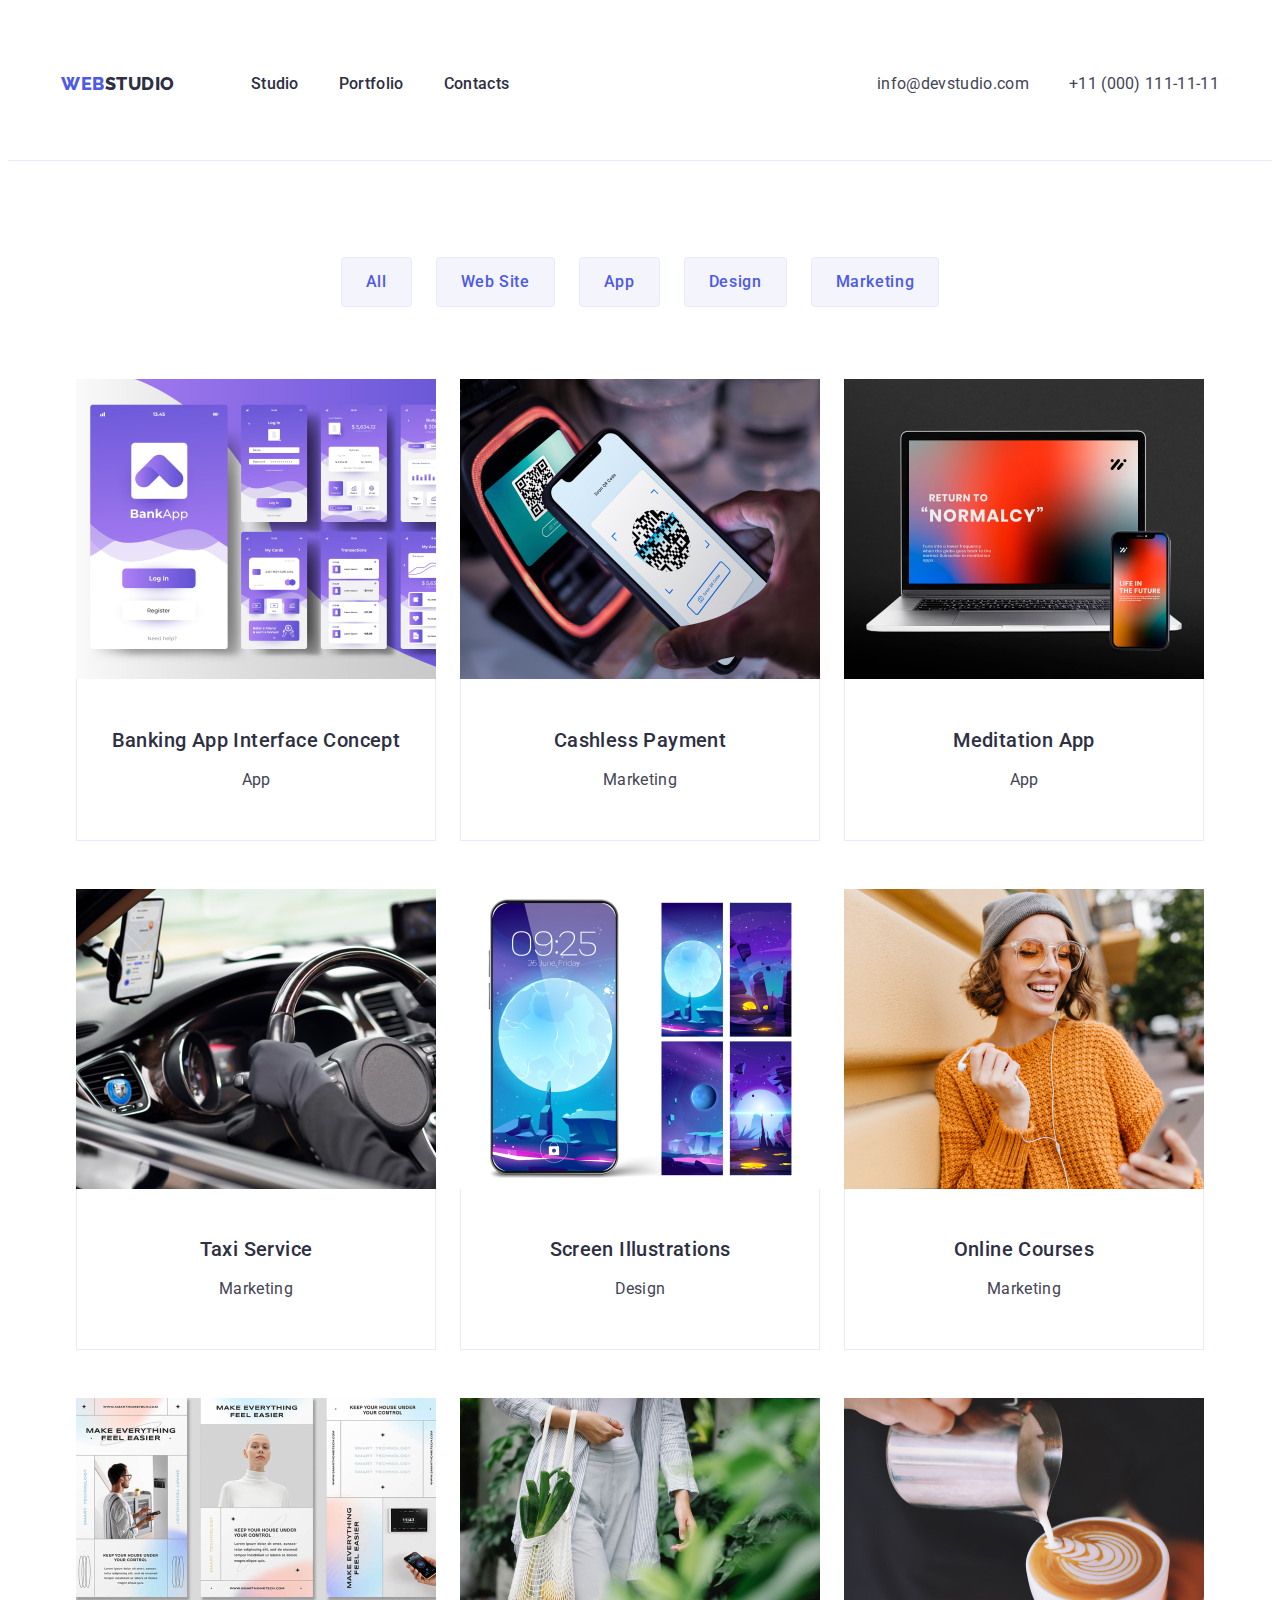
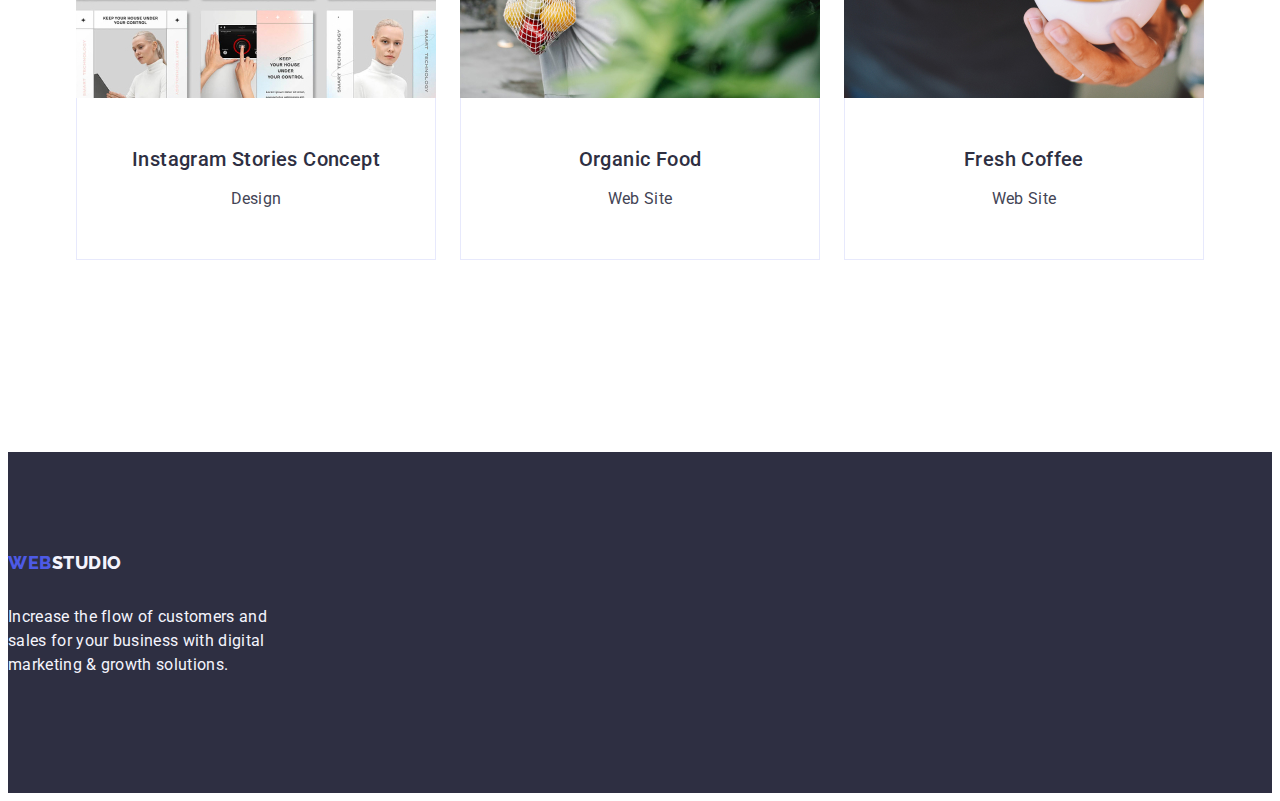
==== portfolio.html @ e4f26592 "work 2" ====
<!DOCTYPE html>
<html lang="en">
  <head>
    <meta charset="UTF-8" />
    <meta http-equiv="X-UA-Compatible" content="IE=edge" />
    <meta name="viewport" content="width=device-width, initial-scale=1.0" />
    <title>WebStudio</title>
    <link
      rel="stylesheet"
      href="https://cdnjs.cloudflare.com/ajax/libs/modern-normalize/2.0.0/modern-normalize.min.css"
      integrity="sha512-4xo8blKMVCiXpTaLzQSLSw3KFOVPWhm/TRtuPVc4WG6kUgjH6J03IBuG7JZPkcWMxJ5huwaBpOpnwYElP/m6wg=="
      crossorigin="anonymous"
      referrerpolicy="no-referrer"
    />
    <link href="./css/styles.css" rel="stylesheet" />
    <link rel="preconnect" href="https://fonts.googleapis.com" />
    <link rel="preconnect" href="https://fonts.gstatic.com" crossorigin />
    <link
      href="https://fonts.googleapis.com/css2?family=Raleway:wght@800&family=Roboto:wght@400;500;700;900&display=swap"
      rel="stylesheet"
    />
  </head>

  <body>
    <header class="header">
      <!-- Main navigation-->
      <div class="main-nav container">
        <nav class="page-nav">
          <a href="./index.html" class="logo link">
            Web<span class="nav-logo">Studio</span></a
          >
          <ul class="list">
            <li class="nav-item">
              <a href="./index.html" class="nav link">Studio</a>
            </li>
            <li class="nav-item">
              <a href="./portfolio.html" class="nav link">Portfolio</a>
            </li>
            <li class="nav-item"><a href="" class="nav link">Contacts</a></li>
          </ul>
        </nav>
        <!-- Contacts-->
        <address class="address">
          <ul class="list">
            <li class="address-link">
              <a class="contacts link" href="mailto:info@devstudio.com"
                >info@devstudio.com</a
              >
            </li>
            <li>
              <a class="contacts link" href="tel:+110001111111"
                >+11 (000) 111-11-11</a
              >
            </li>
          </ul>
        </address>
      </div>
    </header>
    <main>
      <!-- Main content-->
      <section class="portfolio-content">
        <div class="container">
          <h1 class="page-title visually-hidden">Company Portfolio</h1>
          <!--Page Filter-->

          <ul class="filter list">
            <li class="filter-item">
              <button type="button" class="filter-button">All</button>
            </li>
            <li class="filter-item">
              <button type="button" class="filter-button">Web Site</button>
            </li>
            <li class="filter-item">
              <button type="button" class="filter-button">App</button>
            </li>
            <li class="filter-item">
              <button type="button" class="filter-button">Design</button>
            </li>
            <li class="filter-item">
              <button type="button" class="filter-button">Marketing</button>
            </li>
          </ul>

          <!--Company Services-->

          <ul class="services list">
            <li class="services-link">
              <a href="" class="image-filter link"
                ><img
                  src="./images/banking-app-interface.jpg"
                  alt="banking-app-interface"
                  width="360"
                />
                <div class="services-category">
                  <h2 class="subtitle">Banking App Interface Concept</h2>
                  <p class="body-text">App</p>
                </div>
              </a>
            </li>
            <li class="services-link">
              <a href="" class="image-filter link"
                ><img
                  src="./images/cashless-payment-with-smartphon.jpg"
                  alt="cashless-payment-with-smartphon"
                  width="360"
                />
                <div class="services-category">
                  <h2 class="subtitle">Cashless Payment</h2>
                  <p class="body-text">Marketing</p>
                </div>
              </a>
            </li>
            <li class="services-link">
              <a href="" class="image-filter link"
                ><img
                  src="./images/laptop-and-smartphone.jpg"
                  alt="laptop-and-smartphone"
                  width="360"
                />
                <div class="services-category">
                  <h2 class="subtitle">Meditation App</h2>
                  <p class="body-text">App</p>
                </div>
              </a>
            </li>
            <li class="services-link">
              <a href="" class="image-filter link"
                ><img
                  src="./images/close-view-chauffeur-hands-driving.jpg"
                  alt="close-view-chauffeur-hands-driving"
                  width="360"
                />
                <div class="services-category">
                  <h2 class="subtitle">Taxi Service</h2>
                  <p class="body-text">Marketing</p>
                </div>
              </a>
            </li>
            <li class="services-link">
              <a href="" class="image-filter link"
                ><img
                  src="./images/screen-illustrations.jpg"
                  alt="screen-illustrations"
                  width="360"
                />
                <div class="services-category">
                  <h2 class="subtitle">Screen Illustrations</h2>
                  <p class="body-text">Design</p>
                </div>
              </a>
            </li>
            <li class="services-link">
              <a href="" class="image-filter link"
                ><img
                  src="./images/smiling-girl-looking-at-smartphone-screen.jpg"
                  alt="smiling-girl-looking-at-smartphone-screen"
                  width="360"
                />
                <div class="services-category">
                  <h2 class="subtitle">Online Courses</h2>
                  <p class="body-text">Marketing</p>
                </div>
              </a>
            </li>
            <li class="services-link">
              <a href="" class="image-filter link"
                ><img
                  src="./images/instagram-stories-concept.jpg"
                  alt="instagram-stories-concept"
                  width="360"
                />
                <div class="services-category">
                  <h2 class="subtitle">Instagram Stories Concept</h2>
                  <p class="body-text">Design</p>
                </div>
              </a>
            </li>
            <li class="services-link">
              <a href="" class="image-filter link"
                ><img
                  src="./images/organic-food-in-a-bag-in-hand.jpg"
                  alt="organic-food-in-a-bag-in-hand"
                  width="360"
                />
                <div class="services-category">
                  <h2 class="subtitle">Organic Food</h2>
                  <p class="body-text">Web Site</p>
                </div>
              </a>
            </li>
            <li class="services-link">
              <a href="" class="link"
                ><img
                  src="./images/fresh-coffee-in-cup.jpg"
                  alt="fresh-coffee-in-cup"
                  width="360"
                />
                <div class="services-category">
                  <h2 class="subtitle">Fresh Coffee</h2>
                  <p class="body-text">Web Site</p>
                </div>
              </a>
            </li>
          </ul>
        </div>
      </section>
    </main>

    <!-- Footer-->
    <footer class="footer">
      <a class="logo link" href="./index.html">
        Web<span class="name-logo-footer">Studio</span></a
      >
      <p class="text-footer">
        Increase the flow of customers and sales for your business with digital
        marketing & growth solutions.
      </p>
    </footer>
  </body>
</html>
---- css/styles.css ----
:root {
  --brand-color: #2e2f42;
  --bgc-color: #ffffff;
  --accent-color: #4d5ae5;
  --text-color: #434455;
}
/*Body*/
body {
  font-family: "Roboto", sans-serif;
  font-style: normal;
  font-weight: 400;
  font-size: 16px;
  line-height: 1.5;
  letter-spacing: 0.02em;
  color: var(--text-color);
  background: var(--bgc-color);
}
.list {
  list-style-type: none;
  letter-spacing: 0.02em;
  color: var(--brand-color);
  padding: 0;
  margin: 0;
}
img {
  display: block;
}
.container {
  width: 1158px;
  margin: 0 auto;
  padding: 0 15px;
}
/*Navigation*/
.logo {
  font-family: "Raleway", sans-serif;
  font-style: normal;
  font-weight: 800;
  font-size: 18px;
  line-height: 1.17;
  letter-spacing: 0.03em;
  text-transform: uppercase;
  color: var(--accent-color);
  margin-right: 76px;
}
.nav-logo {
  color: var(--brand-color);
}
.link {
  text-decoration: none;
}
.nav.link {
  font-weight: 500;
  color: var(--brand-color);
}
.nav.link:hover {
  color: #404bbf;
}
.nav.link:focus {
  color: #404bbf;
}
.address {
  font-style: normal;
}
.address .list {
  display: flex;
}
.address-link {
  margin-right: 40px;
}
.address-link:last-child {
  margin-right: 0;
}
.address {
  margin-left: auto;
}
.contacts {
  color: var(--text-color);
}
.contacts:hover {
  color: #404bbf;
}
.contacts:focus {
  color: #404bbf;
}
.page-nav {
  display: flex;
  align-items: center;
}
.main-nav {
  display: flex;
  align-items: center;
  padding-top: 40px;
  padding-bottom: 40px;
}
.page-nav > ul {
  display: flex;
}
.nav-item {
  margin-right: 40px;
  padding: 24px 0;
}

.nav-item:last-child {
  margin-right: 0;
}
/*Header Studio*/

.page-header {
  background-color: var(--brand-color);
  padding-top: 188px;
  padding-bottom: 188px;
}
.page-title {
  max-width: 496px;
  font-size: 56px;
  font-weight: 700;
  line-height: 60px;
  line-height: 1.07;
  text-align: center;
  letter-spacing: 0.02em;
  color: var(--bgc-color);
}
.order-button {
  display: block;
  min-width: 169px;
  height: 56px;
  border: none;
  border-radius: 4px;
  font-family: "Roboto", sans-serif;
  font-weight: 500;
  letter-spacing: 0.04em;
  font-size: 16px;
  line-height: 1.5;
  letter-spacing: 0.04em;
  color: var(--bgc-color);
  background-color: var(--accent-color);
  cursor: pointer;
}
.order-button:hover {
  background-color: #404bbf;
}
.order-button:focus {
  background-color: #404bbf;
}
.header {
  border-bottom: 1px solid #e7e9fc;
}

/*Body text*/
.title {
  font-weight: 700;
  font-size: 36px;
  line-height: 1.11;
  letter-spacing: 0.02em;
  text-align: center;
  text-transform: capitalize;
  color: var(--brand-color);
}
.subtitle {
  font-weight: 500;
  font-size: 20px;
  line-height: 1.2;
  letter-spacing: 0.02em;
  color: var(--brand-color);
}
.body-text {
  font-size: 16px;
  line-height: 1.5;
  letter-spacing: 0.02em;
  color: var(--text-color);
}
.company-focus {
  padding-top: 120px;
  padding-bottom: 120px;
}

.visually-hidden {
  position: absolute;
  width: 1px;
  height: 1px;
  margin: -1px;
  border: 0;
  padding: 0;
  white-space: nowrap;
  clip-path: inset(100%);
  clip: rect(0 0 0 0);
  overflow: hidden;
}
.company-focus ul {
  display: flex;
}
.company-focus-item:last-child {
  margin-right: 0;
}
.company-focus-item {
  margin-right: 24px;
  width: calc((100% - 72px) / 4);
}
.company-focus .subtitle {
  margin-bottom: 8px;
}
.focus-image {
  padding-bottom: 120px;
}
.focus-image .title {
  margin-bottom: 72px;
}
.focus-image ul {
  display: flex;
}
.focus-image-item {
  margin-right: 24px;
  width: calc((100% - 48px) / 3);
}
.focus-image-item:last-child {
  margin-right: 0;
}
/*Company Team*/
.company-team {
  background-color: #f4f4fd;
  padding-top: 120px;
  padding-bottom: 120px;
}
.company-team title {
  margin-bottom: 72px;
}
.company-team ul {
  display: flex;
}

.team-list:last-child {
  margin-right: 0;
}
.team-list {
  background-color: var(--bgc-color);
  margin-right: 24px;
  width: calc((100% - 72px) / 4);
  border-radius: 0px 0px 4px 4px;
}
.card-team {
  padding: 32px 16px 32px;
}
.card-team .subtitle {
  text-align: center;
  margin-bottom: 8px;
}
.card-team .body-text {
  text-align: center;
}
.company-team .subtitle {
  margin-bottom: 72px;
}

/*Footer*/
.footer {
  background-color: var(--brand-color);
  padding-top: 100px;
  padding-bottom: 100px;
}
.text-footer {
  color: #f4f4fd;
  max-width: 264px;
}
.name-logo-footer {
  color: #f4f4fd;
}
.footer .logo {
  display: inline-block;
  margin-bottom: 16px;
}
/*Header Portfolio*/
.filter-button {
  font-family: "Roboto", sans-serif;
  font-weight: 500;
  font-size: 16px;
  line-height: 1.5;
  letter-spacing: 0.04em;
  color: var(--accent-color);
  background-color: #f4f4fd;
  cursor: pointer;
  padding: 12px 24px;
  padding: 12px 24px;
  border: 1px solid #e7e9fc;
  border-radius: 4px;
}
.portfolio-content {
  padding-top: 96px;
  padding-bottom: 120px;
}
.filter {
  display: flex;
  margin-bottom: 72px;
  justify-content: center;
}
.filter-item {
  margin-right: 24px;
}
.filter-item:last-child {
  margin-right: 0;
}

.filter-button:hover {
  background-color: #404bbf;
  color: var(--bgc-color);
  border: 1px solid transparent;
}
.filter-button:focus {
  background-color: #404bbf;
  color: var(--bgc-color);
  border: 1px solid transparent;
}
.services {
  display: flex;
  justify-content: center;
  margin-bottom: 72px;
  flex-wrap: wrap;
  column-gap: 24px;
  row-gap: 48px;
}
.services-link {
  width: calc((100%-48px) / 3);
}
.services-link:nth-last-child(3n) {
  column-gap: 0;
  row-gap: 0;
}
.services-category {
  padding: 32px 16px;
  border: 1px solid #e7e9fc;
  border-top: none;
}
.services .subtitle {
  margin-bottom: 8px;
  text-align: center;
}
.services .body-text {
  text-align: center;
}
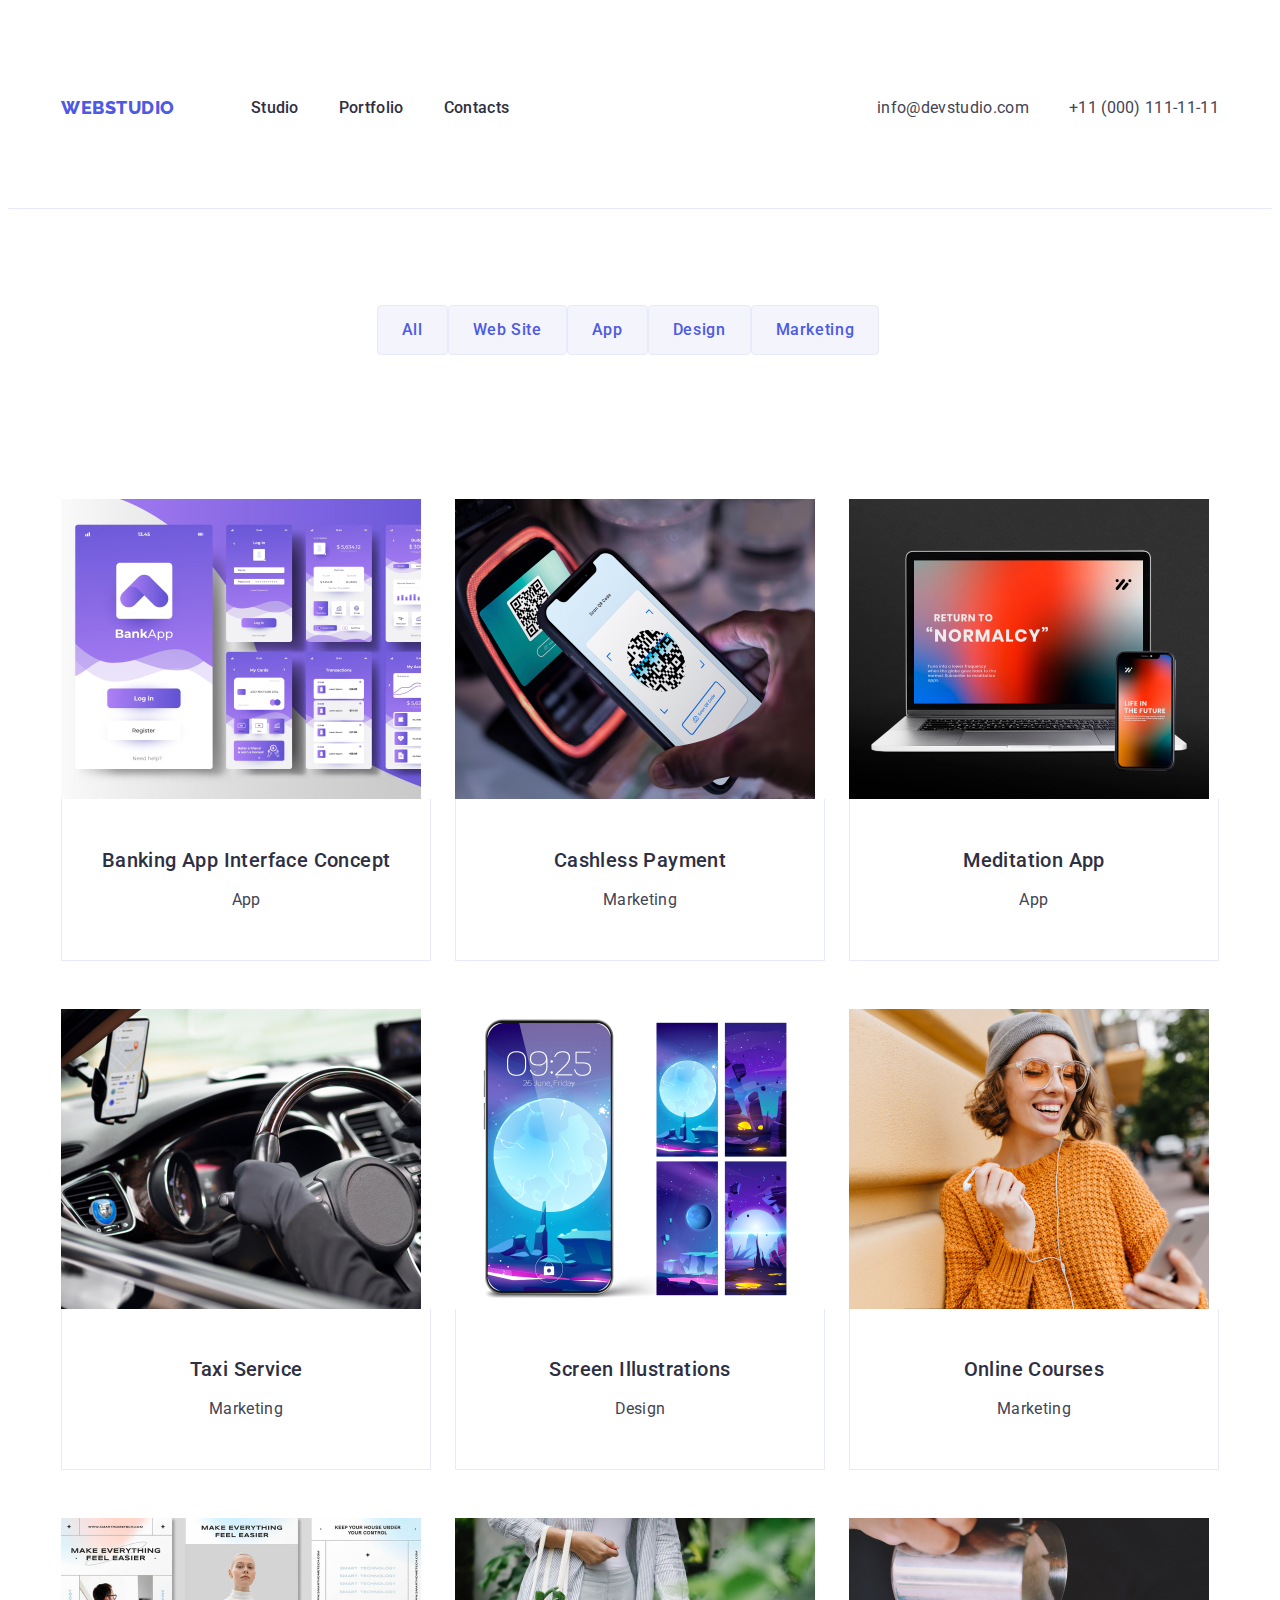
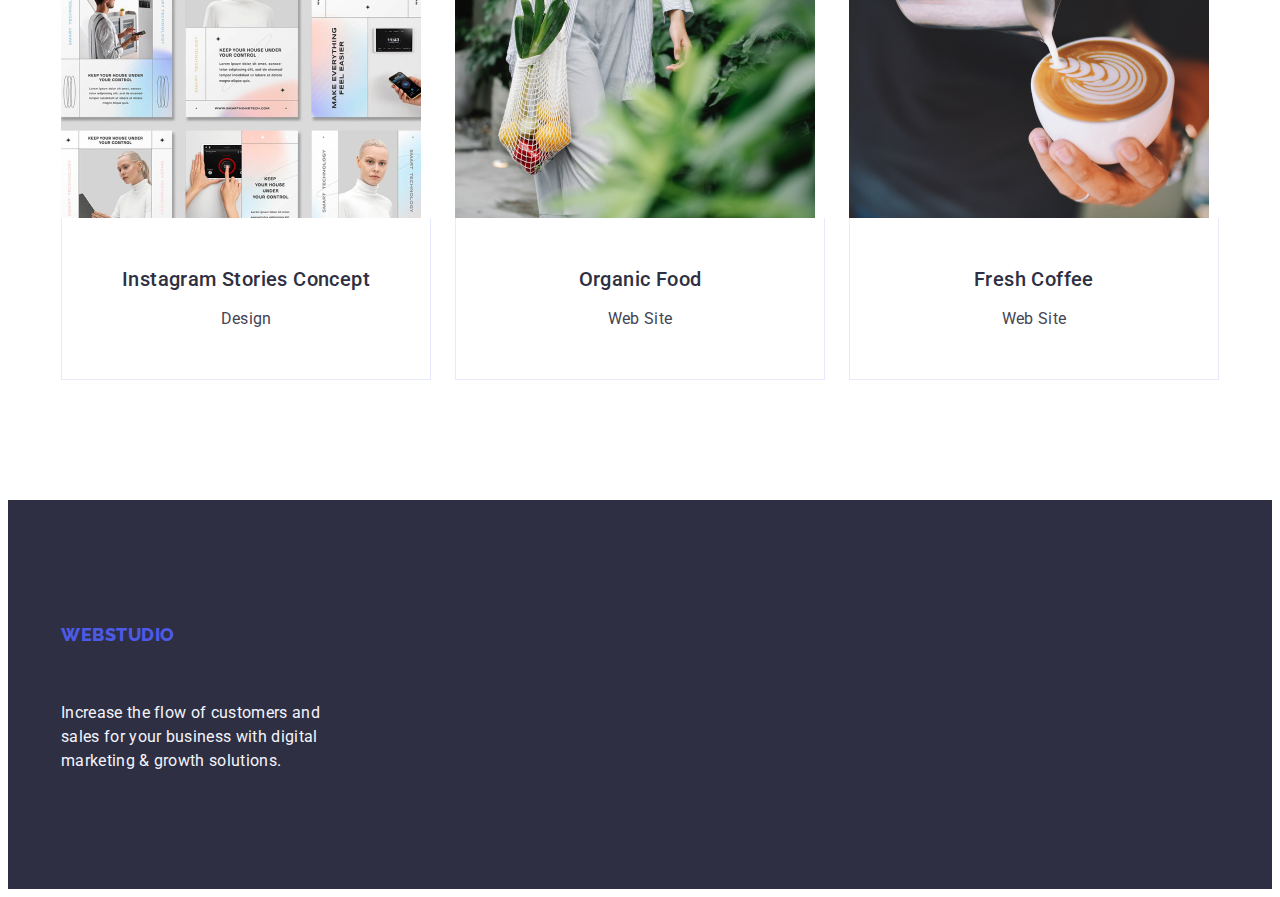
==== commit be60787c: "15" ====
--- a/portfolio.html
+++ b/portfolio.html
@@ -208,13 +208,15 @@
 
     <!-- Footer-->
     <footer class="footer">
-      <a class="logo link" href="./index.html">
-        Web<span class="name-logo-footer">Studio</span></a
-      >
-      <p class="text-footer">
-        Increase the flow of customers and sales for your business with digital
-        marketing & growth solutions.
-      </p>
+      <div class="container">
+        <a class="logo link" href="./index.html">
+          Web<span class="name-logo-footer">Studio</span></a
+        >
+        <p class="text-footer">
+          Increase the flow of customers and sales for your business with
+          digital marketing & growth solutions.
+        </p>
+      </div>
     </footer>
   </body>
 </html>
--- a/css/styles.css
+++ b/css/styles.css
@@ -26,7 +26,8 @@
   display: block;
 }
 .container {
-  width: 1158px;
+  max-width: 1158px;
+  width: 100%;
   margin: 0 auto;
   padding: 0 15px;
 }
@@ -41,7 +42,25 @@
   text-transform: uppercase;
   color: var(--accent-color);
   margin-right: 76px;
-}
+  padding-top: 24px;
+  padding-bottom: 24px;
+}
+.logo span {
+  font-family: "Raleway", sans-serif;
+  font-style: normal;
+  font-weight: 800;
+  font-size: 18px;
+  line-height: 1.17;
+  letter-spacing: 0.03em;
+  text-transform: uppercase;
+  color: var(--accent-color);
+}
+.header-nav-list {
+  display: flex;
+  align-items: center;
+  gap: 40px;
+}
+
 .nav-logo {
   color: var(--brand-color);
 }
@@ -51,6 +70,11 @@
 .nav.link {
   font-weight: 500;
   color: var(--brand-color);
+  font-size: 16px;
+  line-height: 1.5;
+  letter-spacing: 0.02em;
+  padding-top: 24px;
+  padding-bottom: 24px;
 }
 .nav.link:hover {
   color: #404bbf;
@@ -97,7 +121,8 @@
 }
 .nav-item {
   margin-right: 40px;
-  padding: 24px 0;
+  padding-top: 24px;
+  padding-bottom: 24px;
 }
 
 .nav-item:last-child {
@@ -111,13 +136,15 @@
   padding-bottom: 188px;
 }
 .page-title {
+  font-weight: 700;
+  font-size: 56px;
+  text-align: center;
+  line-height: 1.07;
+  letter-spacing: 0.02em;
   max-width: 496px;
-  font-size: 56px;
-  font-weight: 700;
-  line-height: 60px;
-  line-height: 1.07;
-  text-align: center;
-  letter-spacing: 0.02em;
+  margin-left: auto;
+  margin-right: auto;
+  margin-bottom: 48px;
   color: var(--bgc-color);
 }
 .order-button {
@@ -131,10 +158,12 @@
   letter-spacing: 0.04em;
   font-size: 16px;
   line-height: 1.5;
-  letter-spacing: 0.04em;
   color: var(--bgc-color);
   background-color: var(--accent-color);
   cursor: pointer;
+  font-style: normal;
+  box-shadow: 0px 4px 4px rgba(0, 0, 0, 0.15);
+  margin: 0 auto;
 }
 .order-button:hover {
   background-color: #404bbf;
@@ -144,6 +173,8 @@
 }
 .header {
   border-bottom: 1px solid #e7e9fc;
+  padding-top: 24px;
+  padding-bottom: 24px;
 }
 
 /*Body text*/
@@ -155,6 +186,7 @@
   text-align: center;
   text-transform: capitalize;
   color: var(--brand-color);
+  margin-bottom: 72px;
 }
 .subtitle {
   font-weight: 500;
@@ -162,11 +194,15 @@
   line-height: 1.2;
   letter-spacing: 0.02em;
   color: var(--brand-color);
+  margin-bottom: 8px;
+  text-align: center;
 }
 .body-text {
-  font-size: 16px;
-  line-height: 1.5;
-  letter-spacing: 0.02em;
+  font-weight: 400;
+  font-size: 16px;
+  line-height: 1.5;
+  letter-spacing: 0.02em;
+  text-align: center;
   color: var(--text-color);
 }
 .company-focus {
@@ -238,7 +274,8 @@
   border-radius: 0px 0px 4px 4px;
 }
 .card-team {
-  padding: 32px 16px 32px;
+  padding: 32px 16px;
+  background: #ffffff;
 }
 .card-team .subtitle {
   text-align: center;
@@ -291,9 +328,14 @@
   display: flex;
   margin-bottom: 72px;
   justify-content: center;
+  margin-right: 24px;
 }
 .filter-item {
-  margin-right: 24px;
+  display: flex;
+  flex-wrap: wrap;
+  justify-content: center;
+  gap: 24px;
+  margin-bottom: 72px;
 }
 .filter-item:last-child {
   margin-right: 0;
@@ -311,14 +353,13 @@
 }
 .services {
   display: flex;
-  justify-content: center;
-  margin-bottom: 72px;
   flex-wrap: wrap;
   column-gap: 24px;
   row-gap: 48px;
+  justify-content: center;
 }
 .services-link {
-  width: calc((100%-48px) / 3);
+  width: calc((100% - 48px) / 3);
 }
 .services-link:nth-last-child(3n) {
   column-gap: 0;
@@ -332,6 +373,10 @@
 .services .subtitle {
   margin-bottom: 8px;
   text-align: center;
+  font-weight: 500;
+  font-size: 20px;
+  line-height: 1.2;
+  letter-spacing: 0.02em;
 }
 .services .body-text {
   text-align: center;
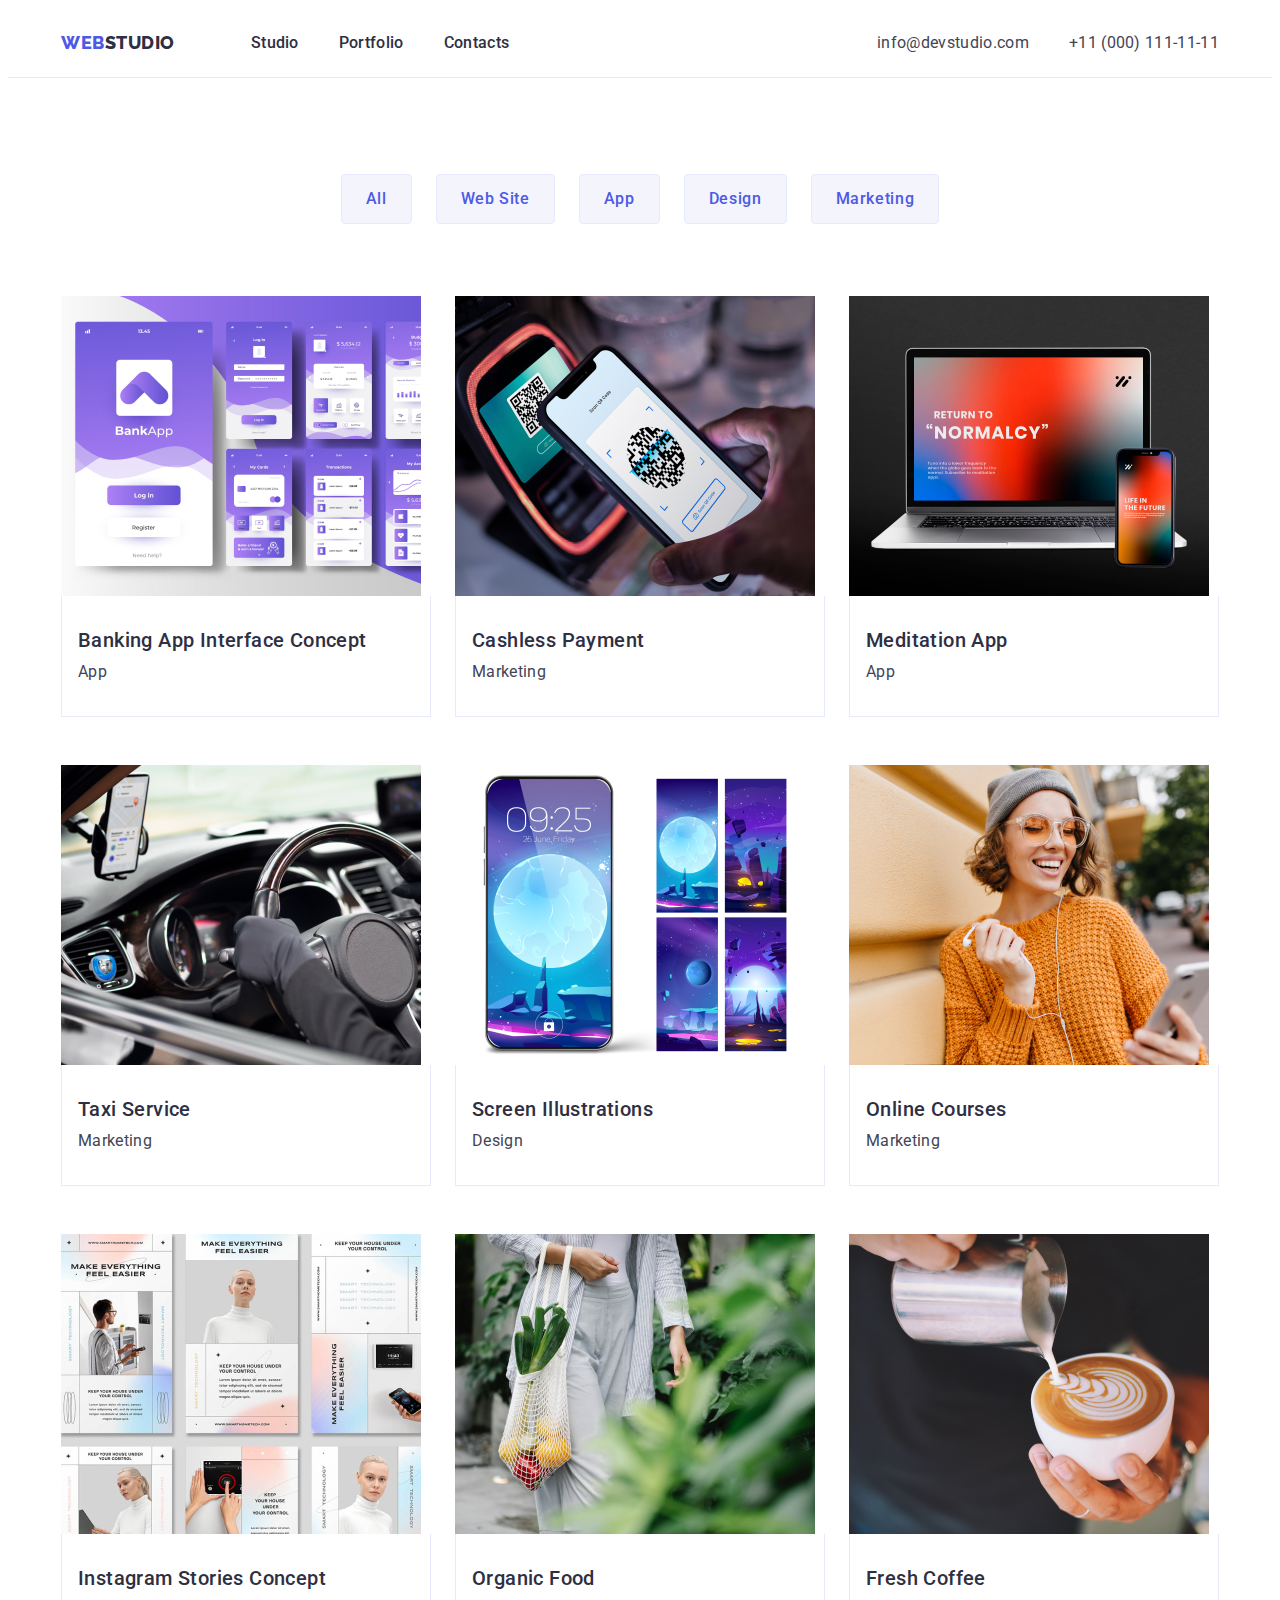
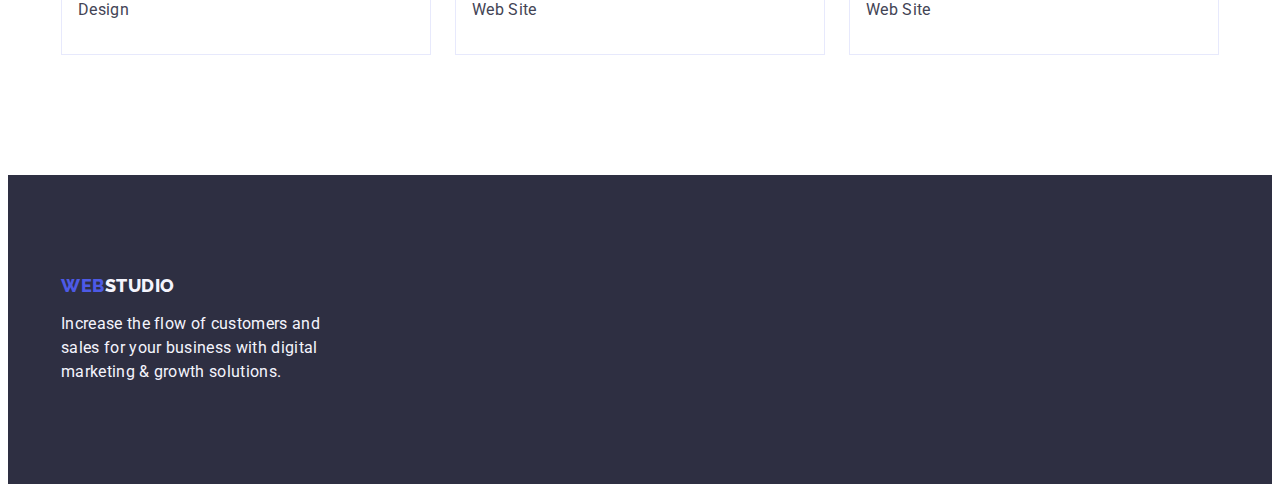
==== commit 2889ec67: "end" ====
--- a/portfolio.html
+++ b/portfolio.html
@@ -24,31 +24,35 @@
   <body>
     <header class="header">
       <!-- Main navigation-->
-      <div class="main-nav container">
-        <nav class="page-nav">
-          <a href="./index.html" class="logo link">
-            Web<span class="nav-logo">Studio</span></a
+      <div class="container header-container">
+        <nav class="header-nav">
+          <a href="./index.html" class="header-logo link">
+            Web<span class="logo">Studio</span></a
           >
-          <ul class="list">
-            <li class="nav-item">
-              <a href="./index.html" class="nav link">Studio</a>
-            </li>
-            <li class="nav-item">
-              <a href="./portfolio.html" class="nav link">Portfolio</a>
-            </li>
-            <li class="nav-item"><a href="" class="nav link">Contacts</a></li>
+          <ul class="header-nav-list list">
+            <li class="header-nav-item">
+              <a href="./index.html" class="header-nav-link link">Studio</a>
+            </li>
+            <li class="header-nav-item">
+              <a href="./portfolio.html" class="header-nav-link link"
+                >Portfolio</a
+              >
+            </li>
+            <li class="header-nav-item">
+              <a href="" class="header-nav-link link">Contacts</a>
+            </li>
           </ul>
         </nav>
         <!-- Contacts-->
         <address class="address">
-          <ul class="list">
-            <li class="address-link">
-              <a class="contacts link" href="mailto:info@devstudio.com"
+          <ul class="address-list list">
+            <li class="address-item">
+              <a class="address-link link" href="mailto:info@devstudio.com"
                 >info@devstudio.com</a
               >
             </li>
-            <li>
-              <a class="contacts link" href="tel:+110001111111"
+            <li class="address-item">
+              <a class="address-link link" href="tel:+110001111111"
                 >+11 (000) 111-11-11</a
               >
             </li>
@@ -58,146 +62,160 @@
     </header>
     <main>
       <!-- Main content-->
-      <section class="portfolio-content">
+      <section class="section-portfolio">
         <div class="container">
-          <h1 class="page-title visually-hidden">Company Portfolio</h1>
+          <h1 class="visually-hidden">Company Portfolio</h1>
           <!--Page Filter-->
 
-          <ul class="filter list">
-            <li class="filter-item">
-              <button type="button" class="filter-button">All</button>
-            </li>
-            <li class="filter-item">
-              <button type="button" class="filter-button">Web Site</button>
-            </li>
-            <li class="filter-item">
-              <button type="button" class="filter-button">App</button>
-            </li>
-            <li class="filter-item">
-              <button type="button" class="filter-button">Design</button>
-            </li>
-            <li class="filter-item">
-              <button type="button" class="filter-button">Marketing</button>
+          <ul class="portfolio-filters-list list">
+            <li class="portfolio-bttn-item">
+              <button type="button" class="portfolio-button">All</button>
+            </li>
+            <li class="portfolio-bttn-item">
+              <button type="button" class="portfolio-button">Web Site</button>
+            </li>
+            <li class="portfolio-bttn-item">
+              <button type="button" class="portfolio-button">App</button>
+            </li>
+            <li class="portfolio-bttn-item">
+              <button type="button" class="portfolio-button">Design</button>
+            </li>
+            <li class="portfolio-bttn-item">
+              <button type="button" class="portfolio-button">Marketing</button>
             </li>
           </ul>
 
           <!--Company Services-->
 
-          <ul class="services list">
-            <li class="services-link">
-              <a href="" class="image-filter link"
+          <ul class="portfolio-projects-list list">
+            <li class="portfolio-projects-item">
+              <a href="" class="link"
                 ><img
                   src="./images/banking-app-interface.jpg"
                   alt="banking-app-interface"
                   width="360"
-                />
-                <div class="services-category">
-                  <h2 class="subtitle">Banking App Interface Concept</h2>
-                  <p class="body-text">App</p>
-                </div>
-              </a>
-            </li>
-            <li class="services-link">
-              <a href="" class="image-filter link"
+                  height="300"
+                />
+                <div class="portfolio-cards">
+                  <h2 class="portfolio-projects-subtitle">
+                    Banking App Interface Concept
+                  </h2>
+                  <p class="portfolio-projects-text">App</p>
+                </div>
+              </a>
+            </li>
+            <li class="portfolio-projects-item">
+              <a href="" class="link"
                 ><img
                   src="./images/cashless-payment-with-smartphon.jpg"
                   alt="cashless-payment-with-smartphon"
                   width="360"
-                />
-                <div class="services-category">
-                  <h2 class="subtitle">Cashless Payment</h2>
-                  <p class="body-text">Marketing</p>
-                </div>
-              </a>
-            </li>
-            <li class="services-link">
-              <a href="" class="image-filter link"
+                  height="300"
+                />
+                <div class="portfolio-cards">
+                  <h2 class="portfolio-projects-subtitle">Cashless Payment</h2>
+                  <p class="portfolio-projects-text">Marketing</p>
+                </div>
+              </a>
+            </li>
+            <li class="portfolio-projects-item">
+              <a href="" class="link"
                 ><img
                   src="./images/laptop-and-smartphone.jpg"
                   alt="laptop-and-smartphone"
                   width="360"
-                />
-                <div class="services-category">
-                  <h2 class="subtitle">Meditation App</h2>
-                  <p class="body-text">App</p>
-                </div>
-              </a>
-            </li>
-            <li class="services-link">
-              <a href="" class="image-filter link"
+                  height="300"
+                />
+                <div class="portfolio-cards">
+                  <h2 class="portfolio-projects-subtitle">Meditation App</h2>
+                  <p class="portfolio-projects-text">App</p>
+                </div>
+              </a>
+            </li>
+            <li class="portfolio-projects-item">
+              <a href="" class="link"
                 ><img
                   src="./images/close-view-chauffeur-hands-driving.jpg"
                   alt="close-view-chauffeur-hands-driving"
                   width="360"
-                />
-                <div class="services-category">
-                  <h2 class="subtitle">Taxi Service</h2>
-                  <p class="body-text">Marketing</p>
-                </div>
-              </a>
-            </li>
-            <li class="services-link">
-              <a href="" class="image-filter link"
+                  height="300"
+                />
+                <div class="portfolio-cards">
+                  <h2 class="portfolio-projects-subtitle">Taxi Service</h2>
+                  <p class="portfolio-projects-text">Marketing</p>
+                </div>
+              </a>
+            </li>
+            <li class="portfolio-projects-item">
+              <a href="" class="link"
                 ><img
                   src="./images/screen-illustrations.jpg"
                   alt="screen-illustrations"
                   width="360"
                 />
-                <div class="services-category">
-                  <h2 class="subtitle">Screen Illustrations</h2>
-                  <p class="body-text">Design</p>
-                </div>
-              </a>
-            </li>
-            <li class="services-link">
-              <a href="" class="image-filter link"
+                <div class="portfolio-cards">
+                  <h2 class="portfolio-projects-subtitle">
+                    Screen Illustrations
+                  </h2>
+                  <p class="portfolio-projects-text">Design</p>
+                </div>
+              </a>
+            </li>
+            <li class="portfolio-projects-item">
+              <a href="" class="link"
                 ><img
                   src="./images/smiling-girl-looking-at-smartphone-screen.jpg"
                   alt="smiling-girl-looking-at-smartphone-screen"
                   width="360"
-                />
-                <div class="services-category">
-                  <h2 class="subtitle">Online Courses</h2>
-                  <p class="body-text">Marketing</p>
-                </div>
-              </a>
-            </li>
-            <li class="services-link">
-              <a href="" class="image-filter link"
+                  height="300"
+                />
+                <div class="portfolio-cards">
+                  <h2 class="portfolio-projects-subtitle">Online Courses</h2>
+                  <p class="portfolio-projects-text">Marketing</p>
+                </div>
+              </a>
+            </li>
+            <li class="portfolio-projects-item">
+              <a href="" class="link"
                 ><img
                   src="./images/instagram-stories-concept.jpg"
                   alt="instagram-stories-concept"
                   width="360"
-                />
-                <div class="services-category">
-                  <h2 class="subtitle">Instagram Stories Concept</h2>
-                  <p class="body-text">Design</p>
-                </div>
-              </a>
-            </li>
-            <li class="services-link">
-              <a href="" class="image-filter link"
+                  height="300"
+                />
+                <div class="portfolio-cards">
+                  <h2 class="portfolio-projects-subtitle">
+                    Instagram Stories Concept
+                  </h2>
+                  <p class="portfolio-projects-text">Design</p>
+                </div>
+              </a>
+            </li>
+            <li class="portfolio-projects-item">
+              <a href="" class="link"
                 ><img
                   src="./images/organic-food-in-a-bag-in-hand.jpg"
                   alt="organic-food-in-a-bag-in-hand"
                   width="360"
-                />
-                <div class="services-category">
-                  <h2 class="subtitle">Organic Food</h2>
-                  <p class="body-text">Web Site</p>
-                </div>
-              </a>
-            </li>
-            <li class="services-link">
+                  height="300"
+                />
+                <div class="portfolio-cards">
+                  <h2 class="portfolio-projects-subtitle">Organic Food</h2>
+                  <p class="portfolio-projects-text">Web Site</p>
+                </div>
+              </a>
+            </li>
+            <li class="portfolio-projects-item">
               <a href="" class="link"
                 ><img
                   src="./images/fresh-coffee-in-cup.jpg"
                   alt="fresh-coffee-in-cup"
                   width="360"
-                />
-                <div class="services-category">
-                  <h2 class="subtitle">Fresh Coffee</h2>
-                  <p class="body-text">Web Site</p>
+                  height="300"
+                />
+                <div class="portfolio-cards">
+                  <h2 class="portfolio-projects-subtitle">Fresh Coffee</h2>
+                  <p class="portfolio-projects-text">Web Site</p>
                 </div>
               </a>
             </li>
@@ -207,12 +225,12 @@
     </main>
 
     <!-- Footer-->
-    <footer class="footer">
+    <footer class="section footer">
       <div class="container">
-        <a class="logo link" href="./index.html">
-          Web<span class="name-logo-footer">Studio</span></a
+        <a class="footer-logo link" href="./index.html">
+          Web<span class="logo">Studio</span></a
         >
-        <p class="text-footer">
+        <p class="footer-text">
           Increase the flow of customers and sales for your business with
           digital marketing & growth solutions.
         </p>
--- a/css/styles.css
+++ b/css/styles.css
@@ -1,38 +1,116 @@
 :root {
-  --brand-color: #2e2f42;
-  --bgc-color: #ffffff;
-  --accent-color: #4d5ae5;
-  --text-color: #434455;
-}
-/*Body*/
+  --first-text-color: #2e2f42;
+  --second-text-color: #434455;
+  --third-text-color: #ffffff;
+  --fourth-text-color: #f4f4fd;
+  --background-main-color: #ffffff;
+  --background-second-color: #2e2f42;
+  --background-third-color: #f4f4fd;
+  --logo-first-color: #4d5ae5;
+  --logo-second-color: #2e2f42;
+  --logo-third-color: #f4f4fd;
+  --bttn-background-color: #404bbf;
+  --bttn-background-second-color: #f4f4fd;
+  --bttn-first-color: #4d5ae5;
+  --bttn-second-color: #ffffff;
+  --border-bttn-color: #e7e9fc;
+}
+
 body {
   font-family: "Roboto", sans-serif;
-  font-style: normal;
-  font-weight: 400;
-  font-size: 16px;
-  line-height: 1.5;
-  letter-spacing: 0.02em;
-  color: var(--text-color);
-  background: var(--bgc-color);
-}
+  color: #2e2f42;
+  color: #434455;
+  background: #ffffff;
+}
+
+/* Reset styles */
+
+p,
+h1,
+h2,
+h3,
+h4,
+h5,
+h6 {
+  margin-top: 0;
+  margin-bottom: 0;
+}
+
+a {
+  text-decoration: none;
+  margin-top: 0;
+  margin-bottom: 0;
+  padding-left: 0;
+}
+
+ul {
+  list-style-type: none;
+  margin-top: 0;
+  margin-bottom: 0;
+  padding-left: 0;
+}
+
+.link {
+  text-decoration: none;
+}
+
 .list {
   list-style-type: none;
-  letter-spacing: 0.02em;
-  color: var(--brand-color);
-  padding: 0;
-  margin: 0;
-}
+}
+
 img {
   display: block;
-}
+  max-width: 100%;
+  height: auto;
+}
+
+/*----- Home page -----*/
+
+/* Header (Home page , Portfolio) */
+
+.header {
+  border-bottom: 1px solid #e7e9fc;
+}
+
 .container {
+  width: 100%;
   max-width: 1158px;
-  width: 100%;
+  padding: 0 15px;
   margin: 0 auto;
-  padding: 0 15px;
-}
-/*Navigation*/
-.logo {
+}
+
+.header-container {
+  display: flex;
+  align-items: center;
+}
+
+.header-nav {
+  display: flex;
+  align-items: center;
+  flex-grow: 1;
+}
+
+.header-nav-list {
+  display: flex;
+  align-items: center;
+  gap: 40px;
+}
+
+.header-nav-link {
+  font-weight: 500;
+  font-size: 16px;
+  line-height: 1.5;
+  letter-spacing: 0.02em;
+  padding-top: 24px;
+  padding-bottom: 24px;
+  color: var(--first-text-color);
+}
+
+.header-nav-link:is(:hover, :focus) {
+  color: #404bbf;
+}
+
+.header-logo {
   font-family: "Raleway", sans-serif;
   font-style: normal;
   font-weight: 800;
@@ -40,12 +118,13 @@
   line-height: 1.17;
   letter-spacing: 0.03em;
   text-transform: uppercase;
-  color: var(--accent-color);
   margin-right: 76px;
   padding-top: 24px;
   padding-bottom: 24px;
-}
-.logo span {
+  color: var(--logo-first-color);
+}
+
+.header-logo span {
   font-family: "Raleway", sans-serif;
   font-style: normal;
   font-weight: 800;
@@ -53,89 +132,49 @@
   line-height: 1.17;
   letter-spacing: 0.03em;
   text-transform: uppercase;
-  color: var(--accent-color);
-}
-.header-nav-list {
+  color: var(--logo-second-color);
+}
+
+.address {
+  font-style: normal;
+}
+
+.address-list {
   display: flex;
   align-items: center;
   gap: 40px;
-}
-
-.nav-logo {
-  color: var(--brand-color);
-}
-.link {
-  text-decoration: none;
-}
-.nav.link {
-  font-weight: 500;
-  color: var(--brand-color);
+  margin-left: auto;
+}
+
+.address-item {
+}
+
+.address-link {
+  font-style: normal;
+  font-weight: 400;
   font-size: 16px;
   line-height: 1.5;
   letter-spacing: 0.02em;
   padding-top: 24px;
   padding-bottom: 24px;
-}
-.nav.link:hover {
+  color: var(--second-text-color);
+}
+
+.address-link:is(:hover, :focus) {
   color: #404bbf;
 }
-.nav.link:focus {
-  color: #404bbf;
-}
-.address {
-  font-style: normal;
-}
-.address .list {
-  display: flex;
-}
-.address-link {
-  margin-right: 40px;
-}
-.address-link:last-child {
-  margin-right: 0;
-}
-.address {
-  margin-left: auto;
-}
-.contacts {
-  color: var(--text-color);
-}
-.contacts:hover {
-  color: #404bbf;
-}
-.contacts:focus {
-  color: #404bbf;
-}
-.page-nav {
-  display: flex;
-  align-items: center;
-}
-.main-nav {
-  display: flex;
-  align-items: center;
-  padding-top: 40px;
-  padding-bottom: 40px;
-}
-.page-nav > ul {
-  display: flex;
-}
-.nav-item {
-  margin-right: 40px;
-  padding-top: 24px;
-  padding-bottom: 24px;
-}
-
-.nav-item:last-child {
-  margin-right: 0;
-}
-/*Header Studio*/
-
-.page-header {
-  background-color: var(--brand-color);
-  padding-top: 188px;
-  padding-bottom: 188px;
-}
-.page-title {
+
+/* Main (Home page) */
+
+/* Hero Section */
+
+.section-hero {
+  width: 100%;
+  padding: 188px 0;
+  background: var(--background-second-color);
+}
+
+.hero-title {
   font-weight: 700;
   font-size: 56px;
   text-align: center;
@@ -145,69 +184,37 @@
   margin-left: auto;
   margin-right: auto;
   margin-bottom: 48px;
-  color: var(--bgc-color);
-}
-.order-button {
-  display: block;
+  color: var(--third-text-color);
+}
+
+.hero-button {
+  font-family: "Roboto", sans-serif;
+  font-style: normal;
+  font-weight: 500;
+  font-size: 16px;
+  line-height: 1.5;
+  letter-spacing: 0.04em;
+  cursor: pointer;
+  box-shadow: 0px 4px 4px rgba(0, 0, 0, 0.15);
+  border-radius: 4px;
+  border: none;
   min-width: 169px;
   height: 56px;
-  border: none;
-  border-radius: 4px;
-  font-family: "Roboto", sans-serif;
-  font-weight: 500;
-  letter-spacing: 0.04em;
-  font-size: 16px;
-  line-height: 1.5;
-  color: var(--bgc-color);
-  background-color: var(--accent-color);
-  cursor: pointer;
-  font-style: normal;
-  box-shadow: 0px 4px 4px rgba(0, 0, 0, 0.15);
+  display: block;
   margin: 0 auto;
-}
-.order-button:hover {
-  background-color: #404bbf;
-}
-.order-button:focus {
-  background-color: #404bbf;
-}
-.header {
-  border-bottom: 1px solid #e7e9fc;
-  padding-top: 24px;
-  padding-bottom: 24px;
-}
-
-/*Body text*/
-.title {
-  font-weight: 700;
-  font-size: 36px;
-  line-height: 1.11;
-  letter-spacing: 0.02em;
-  text-align: center;
-  text-transform: capitalize;
-  color: var(--brand-color);
-  margin-bottom: 72px;
-}
-.subtitle {
-  font-weight: 500;
-  font-size: 20px;
-  line-height: 1.2;
-  letter-spacing: 0.02em;
-  color: var(--brand-color);
-  margin-bottom: 8px;
-  text-align: center;
-}
-.body-text {
-  font-weight: 400;
-  font-size: 16px;
-  line-height: 1.5;
-  letter-spacing: 0.02em;
-  text-align: center;
-  color: var(--text-color);
-}
-.company-focus {
-  padding-top: 120px;
-  padding-bottom: 120px;
+  color: var(--third-text-color);
+  background: #4d5ae5;
+}
+
+.hero-button:is(:hover, :focus) {
+  background: #404bbf;
+}
+
+/* Features Section */
+
+.section-features {
+  width: 100%;
+  padding: 120px 0;
 }
 
 .visually-hidden {
@@ -222,162 +229,226 @@
   clip: rect(0 0 0 0);
   overflow: hidden;
 }
-.company-focus ul {
-  display: flex;
-}
-.company-focus-item:last-child {
-  margin-right: 0;
-}
-.company-focus-item {
-  margin-right: 24px;
-  width: calc((100% - 72px) / 4);
-}
-.company-focus .subtitle {
+
+.features-list {
+  display: flex;
+  gap: 24px;
+}
+
+.features-item {
+  width: calc((100% - 3 * 24px) / 4);
+}
+
+.features-title {
+  font-weight: 500;
+  font-size: 20px;
+  line-height: 1.2;
+  letter-spacing: 0.02em;
   margin-bottom: 8px;
-}
-.focus-image {
+  color: var(--first-text-color);
+}
+
+.features-text {
+  font-weight: 400;
+  font-size: 16px;
+  line-height: 1.5;
+  letter-spacing: 0.02em;
+  color: var(--second-text-color);
+}
+
+/* Products Section */
+
+.section-products {
+  width: 100%;
   padding-bottom: 120px;
 }
-.focus-image .title {
+
+.products-title {
+  font-weight: 700;
+  font-size: 36px;
+  line-height: 1.11;
+  letter-spacing: 0.02em;
+  text-align: center;
+  text-transform: capitalize;
   margin-bottom: 72px;
-}
-.focus-image ul {
-  display: flex;
-}
-.focus-image-item {
-  margin-right: 24px;
-  width: calc((100% - 48px) / 3);
-}
-.focus-image-item:last-child {
-  margin-right: 0;
-}
-/*Company Team*/
-.company-team {
+  color: var(--first-text-color);
+}
+
+.products-list {
+  display: flex;
+  gap: 24px;
+}
+
+.products-item {
+  width: calc((100% - 2 * 24px) / 3);
+}
+
+/* Team Section */
+
+.section-team {
+  width: 100%;
+  padding: 120px 0;
   background-color: #f4f4fd;
-  padding-top: 120px;
-  padding-bottom: 120px;
-}
-.company-team title {
+}
+
+.team-title {
+  font-weight: 700;
+  font-size: 36px;
+  line-height: 1.11;
+  letter-spacing: 0.02em;
+  text-align: center;
+  text-transform: capitalize;
   margin-bottom: 72px;
-}
-.company-team ul {
-  display: flex;
-}
-
-.team-list:last-child {
-  margin-right: 0;
-}
+  color: var(--first-text-color);
+}
+
 .team-list {
-  background-color: var(--bgc-color);
-  margin-right: 24px;
-  width: calc((100% - 72px) / 4);
+  display: flex;
+  gap: 24px;
+}
+
+.team-item {
+  width: calc((100% - 3 * 24px) / 4);
+  box-shadow: 0px 1px 6px rgba(46, 47, 66, 0.08),
+    0px 1px 1px rgba(46, 47, 66, 0.16), 0px 2px 1px rgba(46, 47, 66, 0.08);
   border-radius: 0px 0px 4px 4px;
 }
-.card-team {
+
+/* Picture description (Cards) */
+
+.cards {
   padding: 32px 16px;
   background: #ffffff;
 }
-.card-team .subtitle {
+
+.team-name {
+  font-weight: 500;
+  font-size: 20px;
+  line-height: 1.2;
+  letter-spacing: 0.02em;
   text-align: center;
   margin-bottom: 8px;
-}
-.card-team .body-text {
+  color: var(--first-text-color);
+}
+
+.team-text {
+  font-weight: 400;
+  font-size: 16px;
+  line-height: 1.5;
+  letter-spacing: 0.02em;
   text-align: center;
-}
-.company-team .subtitle {
-  margin-bottom: 72px;
-}
-
-/*Footer*/
+  color: var(--second-text-color);
+}
+
+/* Footer (Home page , Portfolio) */
+
 .footer {
-  background-color: var(--brand-color);
-  padding-top: 100px;
-  padding-bottom: 100px;
-}
-.text-footer {
-  color: #f4f4fd;
-  max-width: 264px;
-}
-.name-logo-footer {
-  color: #f4f4fd;
-}
-.footer .logo {
+  width: 100%;
+  padding: 100px 0;
+  background: var(--background-second-color);
+}
+
+.footer-logo {
+  font-family: "Raleway", sans-serif;
+  font-style: normal;
+  font-weight: 800;
+  font-size: 18px;
+  line-height: 1.17;
+  letter-spacing: 0.03em;
   display: inline-block;
   margin-bottom: 16px;
-}
-/*Header Portfolio*/
-.filter-button {
-  font-family: "Roboto", sans-serif;
-  font-weight: 500;
-  font-size: 16px;
-  line-height: 1.5;
-  letter-spacing: 0.04em;
-  color: var(--accent-color);
-  background-color: #f4f4fd;
-  cursor: pointer;
-  padding: 12px 24px;
-  padding: 12px 24px;
-  border: 1px solid #e7e9fc;
-  border-radius: 4px;
-}
-.portfolio-content {
-  padding-top: 96px;
-  padding-bottom: 120px;
-}
-.filter {
-  display: flex;
-  margin-bottom: 72px;
-  justify-content: center;
-  margin-right: 24px;
-}
-.filter-item {
+  text-transform: uppercase;
+  color: var(--logo-first-color);
+}
+
+.footer-logo span {
+  font-family: "Raleway", sans-serif;
+  font-style: normal;
+  font-weight: 800;
+  font-size: 18px;
+  line-height: 1.17;
+  letter-spacing: 0.03em;
+  text-transform: uppercase;
+  color: var(--logo-third-color);
+}
+
+.footer-text {
+  font-weight: 400;
+  font-size: 16px;
+  line-height: 1.5;
+  letter-spacing: 0.02em;
+  max-width: 264px;
+  color: var(--fourth-text-color);
+}
+
+/*----- Portfolio Page -----*/
+
+.section-portfolio {
+  padding: 96px 0 120px 0;
+}
+
+.portfolio-filters-list {
   display: flex;
   flex-wrap: wrap;
   justify-content: center;
   gap: 24px;
   margin-bottom: 72px;
 }
-.filter-item:last-child {
-  margin-right: 0;
-}
-
-.filter-button:hover {
+
+/* Buttons filters */
+.portfolio-button {
+  font-family: "Roboto", sans-serif;
+  font-weight: 500;
+  font-size: 16px;
+  line-height: 1.5;
+  letter-spacing: 0.04em;
+  cursor: pointer;
+  padding: 12px 24px;
+  border: 1px solid var(--border-bttn-color);
+  border-radius: 4px;
+  color: var(--bttn-first-color);
+  background: var(--bttn-background-second-color);
+}
+
+.portfolio-button:is(:hover, :focus) {
+  color: #ffffff;
   background-color: #404bbf;
-  color: var(--bgc-color);
   border: 1px solid transparent;
 }
-.filter-button:focus {
-  background-color: #404bbf;
-  color: var(--bgc-color);
-  border: 1px solid transparent;
-}
-.services {
+
+/* -Examples of projects- */
+
+.portfolio-projects-list {
   display: flex;
   flex-wrap: wrap;
+  justify-content: center;
   column-gap: 24px;
   row-gap: 48px;
-  justify-content: center;
-}
-.services-link {
-  width: calc((100% - 48px) / 3);
-}
-.services-link:nth-last-child(3n) {
-  column-gap: 0;
-  row-gap: 0;
-}
-.services-category {
+}
+
+.portfolio-projects-item {
+  width: calc((100% - 2 * 24px) / 3);
+}
+
+.portfolio-cards {
   padding: 32px 16px;
   border: 1px solid #e7e9fc;
   border-top: none;
 }
-.services .subtitle {
-  margin-bottom: 8px;
-  text-align: center;
+
+.portfolio-projects-subtitle {
   font-weight: 500;
   font-size: 20px;
   line-height: 1.2;
   letter-spacing: 0.02em;
-}
-.services .body-text {
-  text-align: center;
-}
+  margin-bottom: 8px;
+  color: var(--first-text-color);
+}
+
+.portfolio-projects-text {
+  font-weight: 400;
+  font-size: 16px;
+  line-height: 1.5;
+  letter-spacing: 0.02em;
+  color: var(--second-text-color);
+}
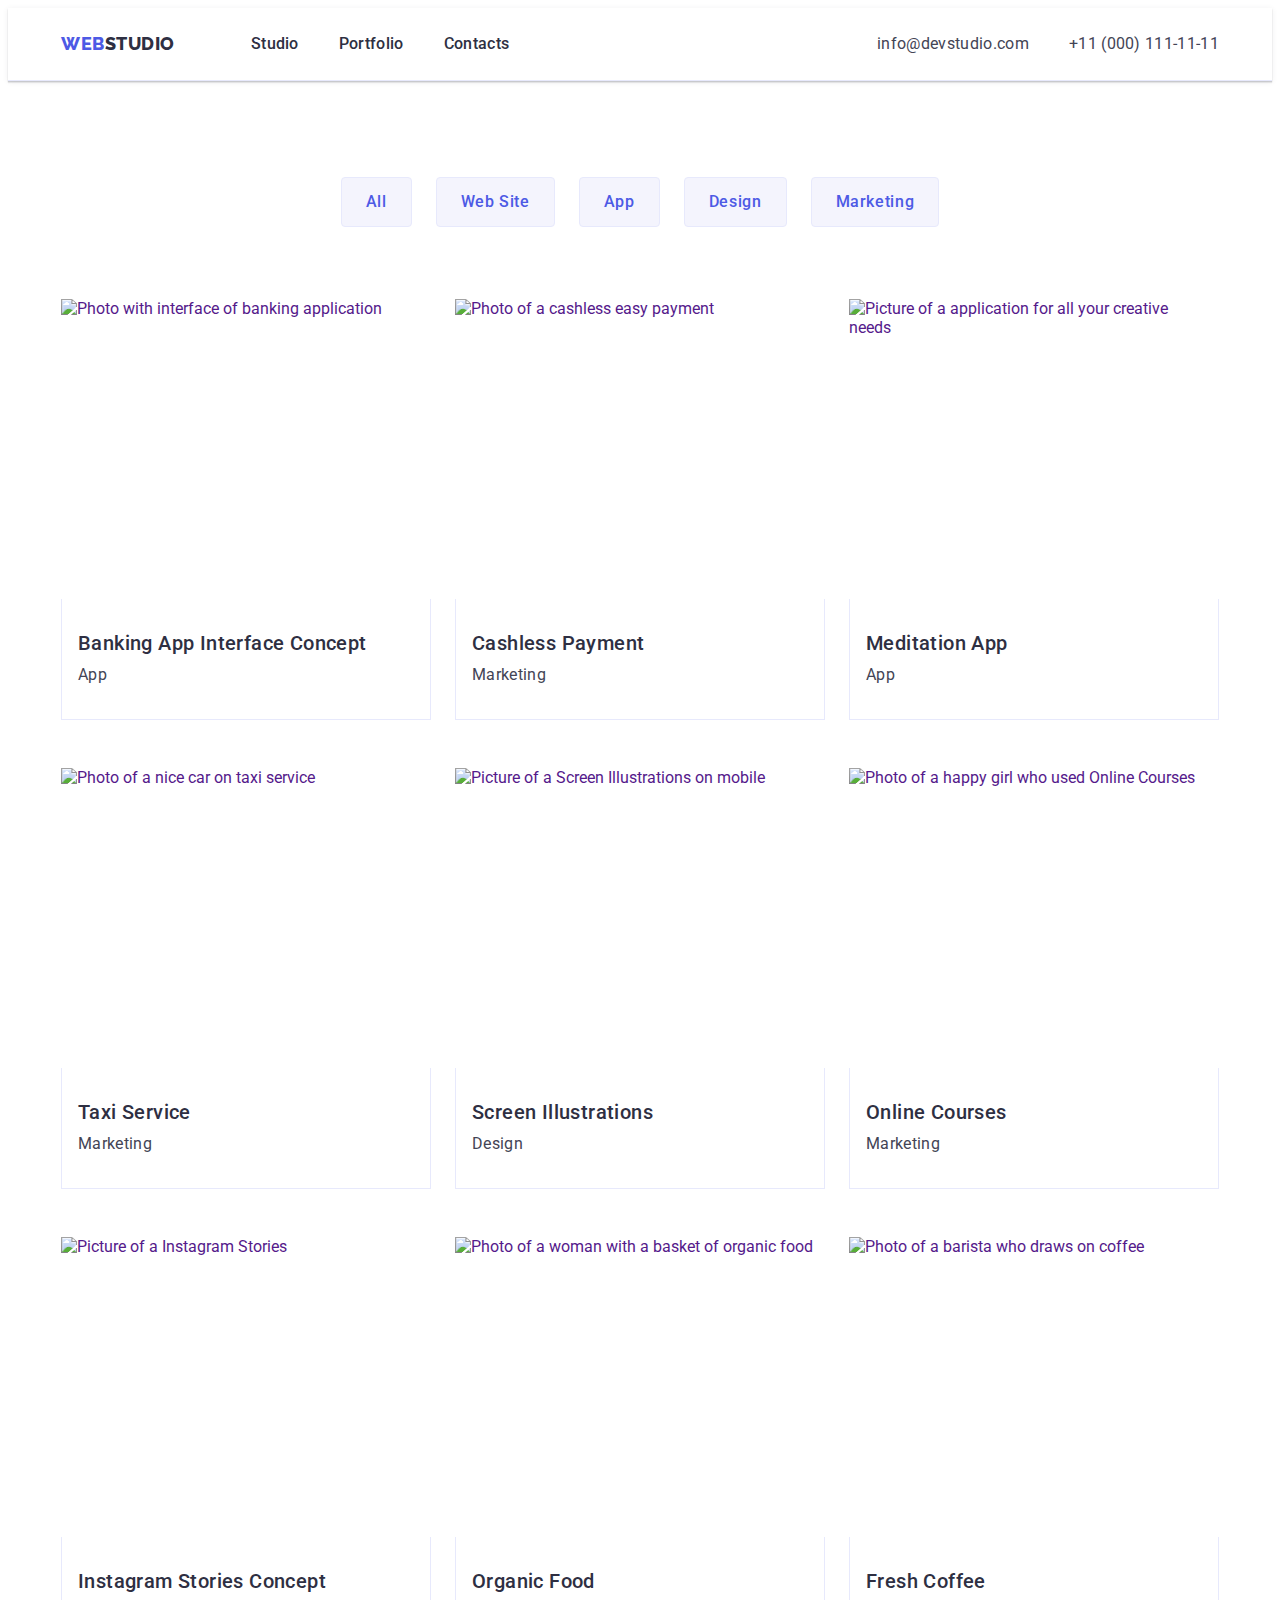
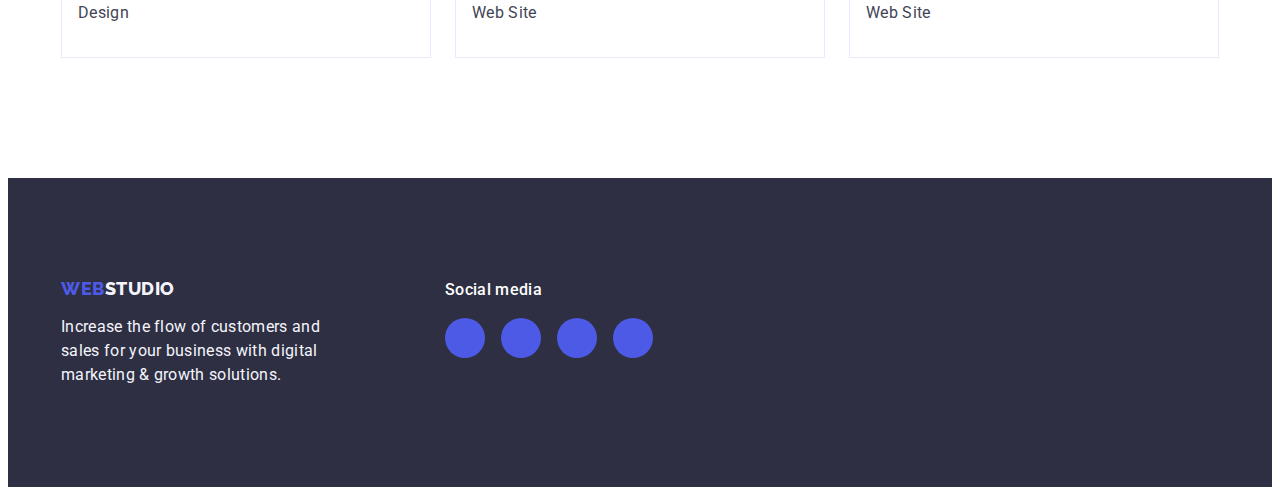
==== commit 72979fc7: "4" ====
--- a/portfolio.html
+++ b/portfolio.html
@@ -89,13 +89,20 @@
 
           <ul class="portfolio-projects-list list">
             <li class="portfolio-projects-item">
-              <a href="" class="link"
-                ><img
-                  src="./images/banking-app-interface.jpg"
-                  alt="banking-app-interface"
-                  width="360"
-                  height="300"
-                />
+              <a href="" class="portfolio-ptojects-link link">
+                <div class="projects-block">
+                  <img
+                    src="./images/img-bankapp.jpg"
+                    alt="Photo with interface of banking application"
+                    width="360"
+                    height="300"
+                  />
+                  <p class="projects-block-text">
+                    14 Stylish and User-Friendly App Design Concepts · Task
+                    Manager App · Calorie Tracker App · Exotic Fruit Ecommerce
+                    App · Cloud Storage App
+                  </p>
+                </div>
                 <div class="portfolio-cards">
                   <h2 class="portfolio-projects-subtitle">
                     Banking App Interface Concept
@@ -105,13 +112,20 @@
               </a>
             </li>
             <li class="portfolio-projects-item">
-              <a href="" class="link"
-                ><img
-                  src="./images/cashless-payment-with-smartphon.jpg"
-                  alt="cashless-payment-with-smartphon"
-                  width="360"
-                  height="300"
-                />
+              <a href="" class="portfolio-ptojects-link link">
+                <div class="projects-block">
+                  <img
+                    src="./images/img-no-cash.jpg"
+                    alt="Photo of a cashless easy payment"
+                    width="360"
+                    height="300"
+                  />
+                  <p class="projects-block-text">
+                    14 Stylish and User-Friendly App Design Concepts · Task
+                    Manager App · Calorie Tracker App · Exotic Fruit Ecommerce
+                    App · Cloud Storage App
+                  </p>
+                </div>
                 <div class="portfolio-cards">
                   <h2 class="portfolio-projects-subtitle">Cashless Payment</h2>
                   <p class="portfolio-projects-text">Marketing</p>
@@ -119,13 +133,20 @@
               </a>
             </li>
             <li class="portfolio-projects-item">
-              <a href="" class="link"
-                ><img
-                  src="./images/laptop-and-smartphone.jpg"
-                  alt="laptop-and-smartphone"
-                  width="360"
-                  height="300"
-                />
+              <a href="" class="portfolio-ptojects-link link">
+                <div class="projects-block">
+                  <img
+                    src="./images/img-normalcy.jpg"
+                    alt="Picture of a application for all your creative needs"
+                    width="360"
+                    height="300"
+                  />
+                  <p class="projects-block-text">
+                    14 Stylish and User-Friendly App Design Concepts · Task
+                    Manager App · Calorie Tracker App · Exotic Fruit Ecommerce
+                    App · Cloud Storage App
+                  </p>
+                </div>
                 <div class="portfolio-cards">
                   <h2 class="portfolio-projects-subtitle">Meditation App</h2>
                   <p class="portfolio-projects-text">App</p>
@@ -133,13 +154,20 @@
               </a>
             </li>
             <li class="portfolio-projects-item">
-              <a href="" class="link"
-                ><img
-                  src="./images/close-view-chauffeur-hands-driving.jpg"
-                  alt="close-view-chauffeur-hands-driving"
-                  width="360"
-                  height="300"
-                />
+              <a href="" class="portfolio-ptojects-link link">
+                <div class="projects-block">
+                  <img
+                    src="./images/img-taxi-service.jpg"
+                    alt="Photo of a nice car on taxi service"
+                    width="360"
+                    height="300"
+                  />
+                  <p class="projects-block-text">
+                    14 Stylish and User-Friendly App Design Concepts · Task
+                    Manager App · Calorie Tracker App · Exotic Fruit Ecommerce
+                    App · Cloud Storage App
+                  </p>
+                </div>
                 <div class="portfolio-cards">
                   <h2 class="portfolio-projects-subtitle">Taxi Service</h2>
                   <p class="portfolio-projects-text">Marketing</p>
@@ -147,12 +175,20 @@
               </a>
             </li>
             <li class="portfolio-projects-item">
-              <a href="" class="link"
-                ><img
-                  src="./images/screen-illustrations.jpg"
-                  alt="screen-illustrations"
-                  width="360"
-                />
+              <a href="" class="portfolio-ptojects-link link">
+                <div class="projects-block">
+                  <img
+                    src="./images/img-screen-illustrations.jpg"
+                    alt="Picture of a Screen Illustrations on mobile"
+                    width="360"
+                    height="300"
+                  />
+                  <p class="projects-block-text">
+                    14 Stylish and User-Friendly App Design Concepts · Task
+                    Manager App · Calorie Tracker App · Exotic Fruit Ecommerce
+                    App · Cloud Storage App
+                  </p>
+                </div>
                 <div class="portfolio-cards">
                   <h2 class="portfolio-projects-subtitle">
                     Screen Illustrations
@@ -162,13 +198,20 @@
               </a>
             </li>
             <li class="portfolio-projects-item">
-              <a href="" class="link"
-                ><img
-                  src="./images/smiling-girl-looking-at-smartphone-screen.jpg"
-                  alt="smiling-girl-looking-at-smartphone-screen"
-                  width="360"
-                  height="300"
-                />
+              <a href="" class="portfolio-ptojects-link link">
+                <div class="projects-block">
+                  <img
+                    src="./images/img-online-courses.jpg"
+                    alt="Photo of a happy girl who used Online Courses"
+                    width="360"
+                    height="300"
+                  />
+                  <p class="projects-block-text">
+                    14 Stylish and User-Friendly App Design Concepts · Task
+                    Manager App · Calorie Tracker App · Exotic Fruit Ecommerce
+                    App · Cloud Storage App
+                  </p>
+                </div>
                 <div class="portfolio-cards">
                   <h2 class="portfolio-projects-subtitle">Online Courses</h2>
                   <p class="portfolio-projects-text">Marketing</p>
@@ -176,13 +219,20 @@
               </a>
             </li>
             <li class="portfolio-projects-item">
-              <a href="" class="link"
-                ><img
-                  src="./images/instagram-stories-concept.jpg"
-                  alt="instagram-stories-concept"
-                  width="360"
-                  height="300"
-                />
+              <a href="" class="portfolio-ptojects-link link">
+                <div class="projects-block">
+                  <img
+                    src="./images/img-Instagram-stories-concept.jpg"
+                    alt="Picture of a Instagram Stories"
+                    width="360"
+                    height="300"
+                  />
+                  <p class="projects-block-text">
+                    14 Stylish and User-Friendly App Design Concepts · Task
+                    Manager App · Calorie Tracker App · Exotic Fruit Ecommerce
+                    App · Cloud Storage App
+                  </p>
+                </div>
                 <div class="portfolio-cards">
                   <h2 class="portfolio-projects-subtitle">
                     Instagram Stories Concept
@@ -192,13 +242,20 @@
               </a>
             </li>
             <li class="portfolio-projects-item">
-              <a href="" class="link"
-                ><img
-                  src="./images/organic-food-in-a-bag-in-hand.jpg"
-                  alt="organic-food-in-a-bag-in-hand"
-                  width="360"
-                  height="300"
-                />
+              <a href="" class="portfolio-ptojects-link link">
+                <div class="projects-block">
+                  <img
+                    src="./images/img-organic-food.jpg"
+                    alt="Photo of a woman with a basket of organic food"
+                    width="360"
+                    height="300"
+                  />
+                  <p class="projects-block-text">
+                    14 Stylish and User-Friendly App Design Concepts · Task
+                    Manager App · Calorie Tracker App · Exotic Fruit Ecommerce
+                    App · Cloud Storage App
+                  </p>
+                </div>
                 <div class="portfolio-cards">
                   <h2 class="portfolio-projects-subtitle">Organic Food</h2>
                   <p class="portfolio-projects-text">Web Site</p>
@@ -206,34 +263,92 @@
               </a>
             </li>
             <li class="portfolio-projects-item">
-              <a href="" class="link"
-                ><img
-                  src="./images/fresh-coffee-in-cup.jpg"
-                  alt="fresh-coffee-in-cup"
-                  width="360"
-                  height="300"
-                />
+              <a href="" class="portfolio-ptojects-link link">
+                <div class="projects-block">
+                  <img
+                    src="./images/img-fresh-coffee.jpg"
+                    alt="Photo of a barista who draws on coffee"
+                    width="360"
+                    height="300"
+                  />
+                  <p class="projects-block-text">
+                    14 Stylish and User-Friendly App Design Concepts · Task
+                    Manager App · Calorie Tracker App · Exotic Fruit Ecommerce
+                    App · Cloud Storage App
+                  </p>
+                </div>
                 <div class="portfolio-cards">
                   <h2 class="portfolio-projects-subtitle">Fresh Coffee</h2>
                   <p class="portfolio-projects-text">Web Site</p>
-                </div>
-              </a>
+                </div></a
+              >
             </li>
           </ul>
         </div>
       </section>
     </main>
 
-    <!-- Footer-->
-    <footer class="section footer">
-      <div class="container">
-        <a class="footer-logo link" href="./index.html">
-          Web<span class="logo">Studio</span></a
-        >
-        <p class="footer-text">
-          Increase the flow of customers and sales for your business with
-          digital marketing & growth solutions.
-        </p>
+    <!-- Footer -->
+    <footer class="section-footer">
+      <div class="container footer-container">
+        <div class="footer-box">
+          <a class="footer-logo link" href="./index.html"
+            >Web<span class="logo">Studio</span></a
+          >
+          <p class="footer-text">
+            Increase the flow of customers and sales for your business with
+            digital marketing & growth solutions.
+          </p>
+        </div>
+        <div class="footer-soc-box">
+          <p class="soc-text">Social media</p>
+          <ul class="footer-soc-list">
+            <li class="footer-soc-item">
+              <a
+                class="footer-soc-link"
+                href=""
+                target="_blank"
+                rel="noopener no referrer"
+                ><svg class="footer-icon" width="24" height="24">
+                  <use href="./images/icons.svg#icon-instagram"></use>
+                </svg>
+              </a>
+            </li>
+            <li class="footer-soc-item">
+              <a
+                class="footer-soc-link"
+                href=""
+                target="_blank"
+                rel="noopener no referrer"
+                ><svg class="footer-icon" width="24" height="24">
+                  <use href="./images/icons.svg#icon-twitter"></use>
+                </svg>
+              </a>
+            </li>
+            <li class="footer-soc-item">
+              <a
+                class="footer-soc-link"
+                href=""
+                target="_blank"
+                rel="noopener no referrer"
+                ><svg class="footer-icon" width="24" height="24">
+                  <use href="./images/icons.svg#icon-facebook"></use>
+                </svg>
+              </a>
+            </li>
+            <li class="footer-soc-item">
+              <a
+                class="footer-soc-link"
+                href=""
+                target="_blank"
+                rel="noopener no referrer"
+                ><svg class="footer-icon" width="24" height="24">
+                  <use href="./images/icons.svg#icon-linkedin"></use>
+                </svg>
+              </a>
+            </li>
+          </ul>
+        </div>
       </div>
     </footer>
   </body>
--- a/css/styles.css
+++ b/css/styles.css
@@ -14,6 +14,9 @@
   --bttn-first-color: #4d5ae5;
   --bttn-second-color: #ffffff;
   --border-bttn-color: #e7e9fc;
+  --icon-color: #f4f4fd;
+  --second-icon-color: #8e8f99;
+  --background-color-icon: #4d5ae5;
 }
 
 body {
@@ -67,11 +70,6 @@
 /*----- Home page -----*/
 
 /* Header (Home page , Portfolio) */
-
-.header {
-  border-bottom: 1px solid #e7e9fc;
-}
-
 .container {
   width: 100%;
   max-width: 1158px;
@@ -79,6 +77,12 @@
   margin: 0 auto;
 }
 
+.header {
+  border-bottom: 1px solid #e7e9fc;
+  box-shadow: 0px 2px 1px rgba(46, 47, 66, 0.08),
+    0px 1px 1px rgba(46, 47, 66, 0.16), 0px 1px 6px rgba(46, 47, 66, 0.08);
+}
+
 .header-container {
   display: flex;
   align-items: center;
@@ -87,7 +91,7 @@
 .header-nav {
   display: flex;
   align-items: center;
-  flex-grow: 1;
+  margin-right: auto;
 }
 
 .header-nav-list {
@@ -97,13 +101,45 @@
 }
 
 .header-nav-link {
+  display: block;
   font-weight: 500;
   font-size: 16px;
   line-height: 1.5;
   letter-spacing: 0.02em;
-  padding-top: 24px;
-  padding-bottom: 24px;
+  padding: 24px 0;
+  transition: color 250ms cubic-bezier(0.4, 0, 0.2, 1);
+  position: relative;
   color: var(--first-text-color);
+}
+
+.studio {
+  color: #404bbf;
+}
+
+.studio::after {
+  content: "";
+  position: absolute;
+  left: 0px;
+  bottom: -1px;
+  height: 4px;
+  background-color: #404bbf;
+  border-radius: 2px;
+  width: 100%;
+}
+
+.portfolio {
+  color: #404bbf;
+}
+
+.portfolio::after {
+  content: "";
+  position: absolute;
+  left: 0px;
+  bottom: -1px;
+  height: 4px;
+  background-color: #404bbf;
+  border-radius: 2px;
+  width: 66px;
 }
 
 .header-nav-link:is(:hover, :focus) {
@@ -121,6 +157,7 @@
   margin-right: 76px;
   padding-top: 24px;
   padding-bottom: 24px;
+  position: relative;
   color: var(--logo-first-color);
 }
 
@@ -157,6 +194,7 @@
   letter-spacing: 0.02em;
   padding-top: 24px;
   padding-bottom: 24px;
+  transition: color 250ms cubic-bezier(0.4, 0, 0.2, 1);
   color: var(--second-text-color);
 }
 
@@ -169,9 +207,19 @@
 /* Hero Section */
 
 .section-hero {
-  width: 100%;
+  background-image: linear-gradient(
+      to bottom,
+      rgba(46, 47, 66, 0.7),
+      rgba(46, 47, 66, 0.7)
+    ),
+    url(../images/hero-image.jpg);
+  width: 100%;
+  max-width: 1440px;
   padding: 188px 0;
-  background: var(--background-second-color);
+  margin: 0 auto;
+  background-repeat: no-repeat;
+  background-position: center;
+  background-size: cover;
 }
 
 .hero-title {
@@ -204,6 +252,7 @@
   margin: 0 auto;
   color: var(--third-text-color);
   background: #4d5ae5;
+  transition: background-color 250ms cubic-bezier(0.4, 0, 0.2, 1);
 }
 
 .hero-button:is(:hover, :focus) {
@@ -235,8 +284,14 @@
   gap: 24px;
 }
 
-.features-item {
-  width: calc((100% - 3 * 24px) / 4);
+.features-icon-box {
+  height: 112px;
+  background-color: #f4f4fd;
+  border-radius: 4px;
+  margin-bottom: 8px;
+  display: flex;
+  align-items: center;
+  justify-content: center;
 }
 
 .features-title {
@@ -317,7 +372,7 @@
 /* Picture description (Cards) */
 
 .cards {
-  padding: 32px 16px;
+  padding: 32px 0;
   background: #ffffff;
 }
 
@@ -337,15 +392,111 @@
   line-height: 1.5;
   letter-spacing: 0.02em;
   text-align: center;
+  margin-bottom: 8px;
   color: var(--second-text-color);
 }
 
+/* Social list */
+
+.soc-icon {
+  fill: var(--icon-color);
+}
+
+.soc-list {
+  display: flex;
+  flex-direction: row;
+  justify-content: center;
+  align-items: center;
+  padding: 0px;
+  gap: 24px;
+}
+
+.soc-item {
+  width: 40px;
+  height: 40px;
+}
+
+.soc-link {
+  display: flex;
+  align-items: center;
+  justify-content: center;
+  width: 100%;
+  height: 100%;
+  border-radius: 50%;
+  padding: 12px;
+  background: #4d5ae5;
+  transition: background-color 250ms cubic-bezier(0.4, 0, 0.2, 1);
+}
+
+.soc-link:is(:hover, :focus) {
+  background-color: #404bbf;
+}
+/* Customers */
+
+.section-customers {
+  width: 100%;
+  padding: 120px 0;
+  background-color: var(--background-main-color);
+}
+
+.customers-title {
+  font-weight: 700;
+  font-size: 36px;
+  line-height: 1.11;
+  text-align: center;
+  letter-spacing: 0.02em;
+  text-transform: capitalize;
+  margin-bottom: 72px;
+  color: var(--first-text-color);
+}
+
+.customers-list {
+  display: flex;
+  gap: 24px;
+}
+
+.customers-item {
+  width: calc((100% - 5 * 24px) / 6);
+  height: 88px;
+}
+
+.customers-icon-link {
+  display: flex;
+  align-items: center;
+  justify-content: center;
+  width: 100%;
+  height: 100%;
+  color: var(--second-icon-color);
+  border: 1px solid #8e8f99;
+  border-radius: 4px;
+  transition: border-color 250ms cubic-bezier(0.4, 0, 0.2, 1),
+    color 250ms cubic-bezier(0.4, 0, 0.2, 1);
+}
+
+.customers-icon-link:is(:hover, :focus) {
+  border-color: #404bbf;
+  color: #404bbf;
+}
+
+.customers-icon {
+  fill: currentColor;
+}
+
 /* Footer (Home page , Portfolio) */
 
-.footer {
+.section-footer {
   width: 100%;
   padding: 100px 0;
   background: var(--background-second-color);
+}
+
+.footer-container {
+  display: flex;
+  align-items: baseline;
+}
+
+.footer-box {
+  margin-right: 120px;
 }
 
 .footer-logo {
@@ -381,6 +532,44 @@
   color: var(--fourth-text-color);
 }
 
+.soc-text {
+  font-weight: 500;
+  font-size: 16px;
+  line-height: 1.5;
+  letter-spacing: 0.02em;
+  color: var(--third-text-color);
+  margin-bottom: 16px;
+}
+
+.footer-soc-list {
+  display: flex;
+  gap: 16px;
+}
+
+.footer-soc-item {
+  width: 40px;
+  height: 40px;
+}
+
+.footer-soc-link {
+  width: 100%;
+  height: 100%;
+  border-radius: 50%;
+  background-color: var(--background-color-icon);
+  display: flex;
+  align-items: center;
+  justify-content: center;
+  transition: background-color 250ms cubic-bezier(0.4, 0, 0.2, 1);
+}
+
+.footer-icon {
+  fill: var(--icon-color);
+}
+
+.footer-soc-link:is(:hover, :focus) {
+  background-color: #31d0aa;
+}
+
 /*----- Portfolio Page -----*/
 
 .section-portfolio {
@@ -408,12 +597,18 @@
   border-radius: 4px;
   color: var(--bttn-first-color);
   background: var(--bttn-background-second-color);
+  transition: color 250ms cubic-bezier(0.4, 0, 0.2, 1),
+    background-color 250ms cubic-bezier(0.4, 0, 0.2, 1),
+    border-color 250ms cubic-bezier(0.4, 0, 0.2, 1),
+    box-shadow 250ms cubic-bezier(0.4, 0, 0.2, 1);
 }
 
 .portfolio-button:is(:hover, :focus) {
   color: #ffffff;
   background-color: #404bbf;
-  border: 1px solid transparent;
+  box-shadow: 0px 3px 1px rgba(0, 0, 0, 0.1), 0px 2px 1px rgba(0, 0, 0, 0.08),
+    0px 2px 2px rgba(0, 0, 0, 0.12);
+  border-radius: 4px;
 }
 
 /* -Examples of projects- */
@@ -430,6 +625,23 @@
   width: calc((100% - 2 * 24px) / 3);
 }
 
+.portfolio-ptojects-link {
+  display: block;
+  transition: box-shadow 250ms cubic-bezier(0.4, 0, 0.2, 1);
+}
+
+.portfolio-projects-link:hover {
+  box-shadow: 0px 1px 6px rgba(46, 47, 66, 0.08),
+    0px 1px 1px rgba(46, 47, 66, 0.16), 0px 2px 1px rgba(46, 47, 66, 0.08);
+  transform: translateY(0%);
+}
+
+.portfolio-projects-link:focus {
+  box-shadow: 0px 1px 6px rgba(46, 47, 66, 0.08),
+    0px 1px 1px rgba(46, 47, 66, 0.16), 0px 2px 1px rgba(46, 47, 66, 0.08);
+  transform: translateY(0%);
+}
+
 .portfolio-cards {
   padding: 32px 16px;
   border: 1px solid #e7e9fc;
@@ -452,3 +664,27 @@
   letter-spacing: 0.02em;
   color: var(--second-text-color);
 }
+
+.projects-block {
+  position: relative;
+  overflow: hidden;
+}
+
+.projects-block-text {
+  position: absolute;
+  height: 100%;
+  width: 100%;
+  top: 0;
+  font-size: 16px;
+  line-height: 1.5;
+  letter-spacing: 0.02em;
+  padding: 40px 32px;
+  background-color: var(--background-color-icon);
+  color: var(--fourth-text-color);
+  transform: translateY(100%);
+  transition: transform 250ms cubic-bezier(0.4, 0, 0.2, 1);
+}
+
+.projects-block:is(:hover, :focus) .projects-block-text {
+  transform: translateY(0%);
+}
